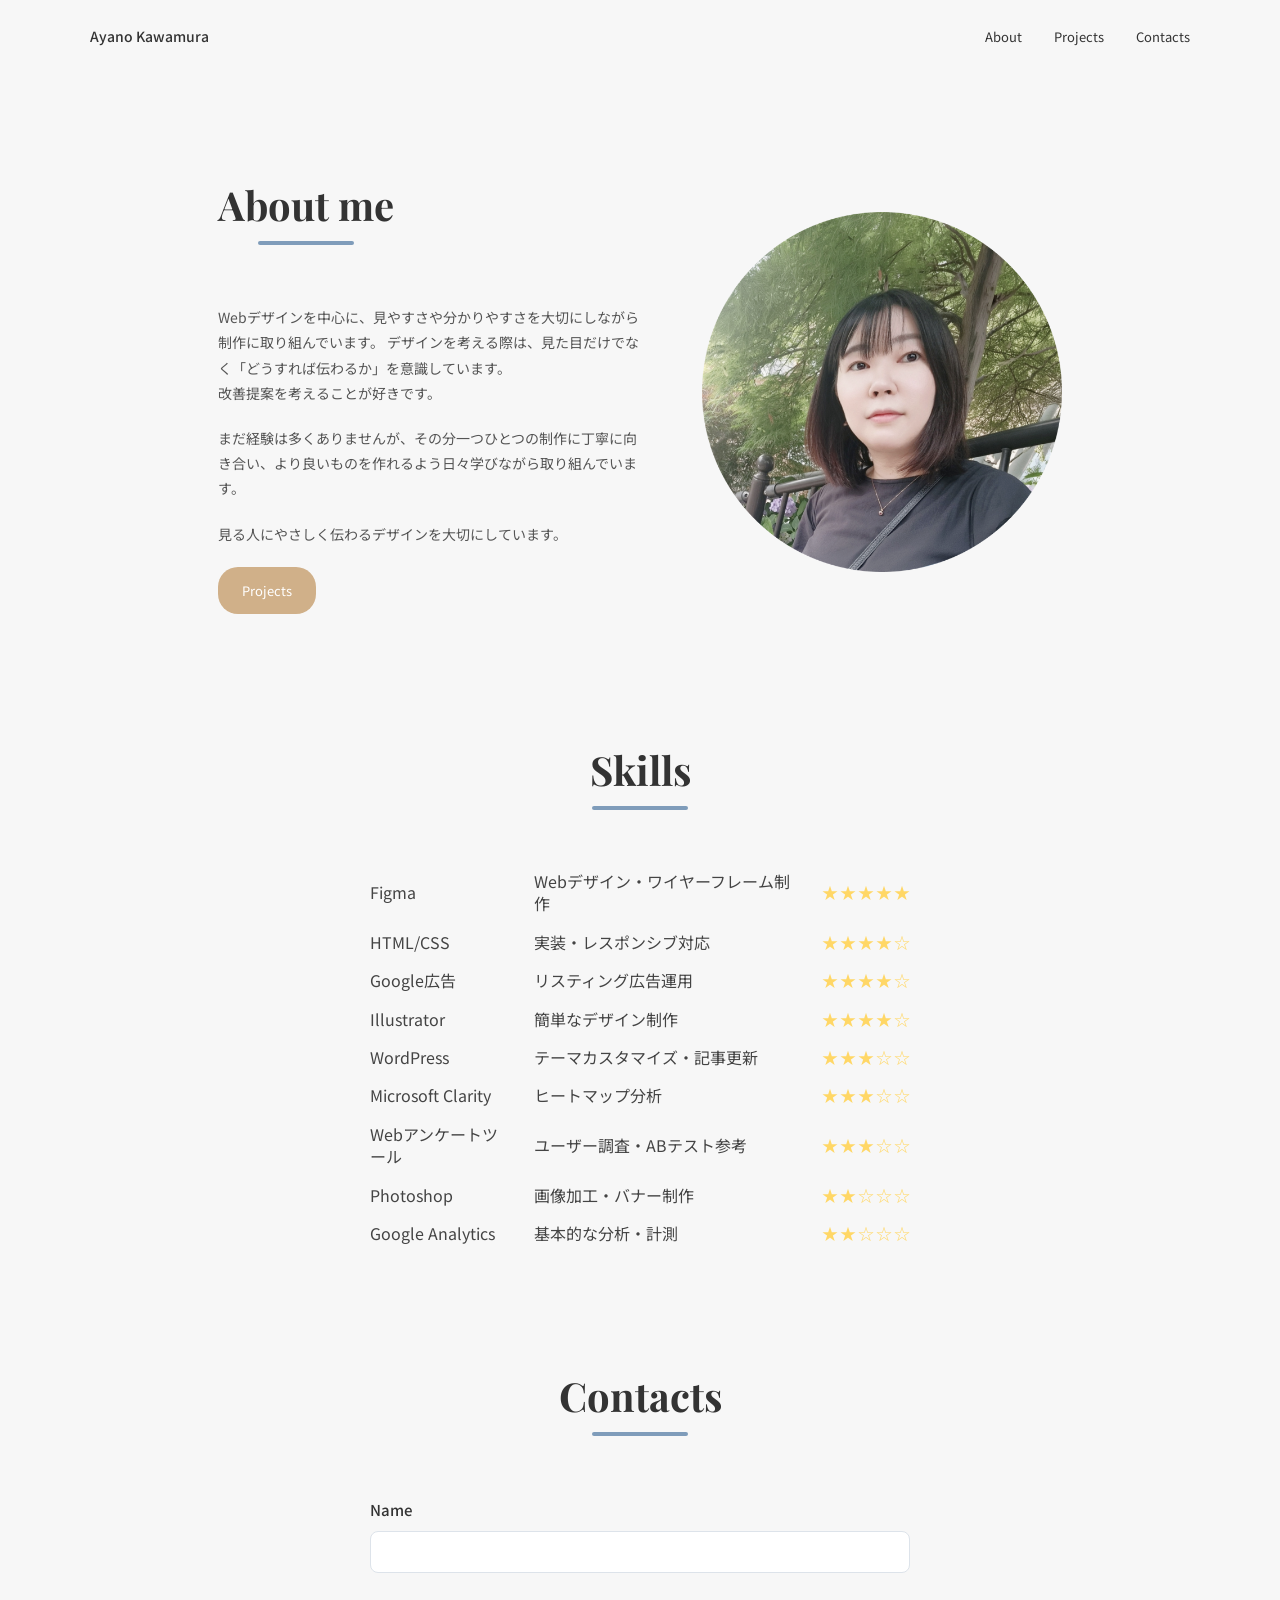
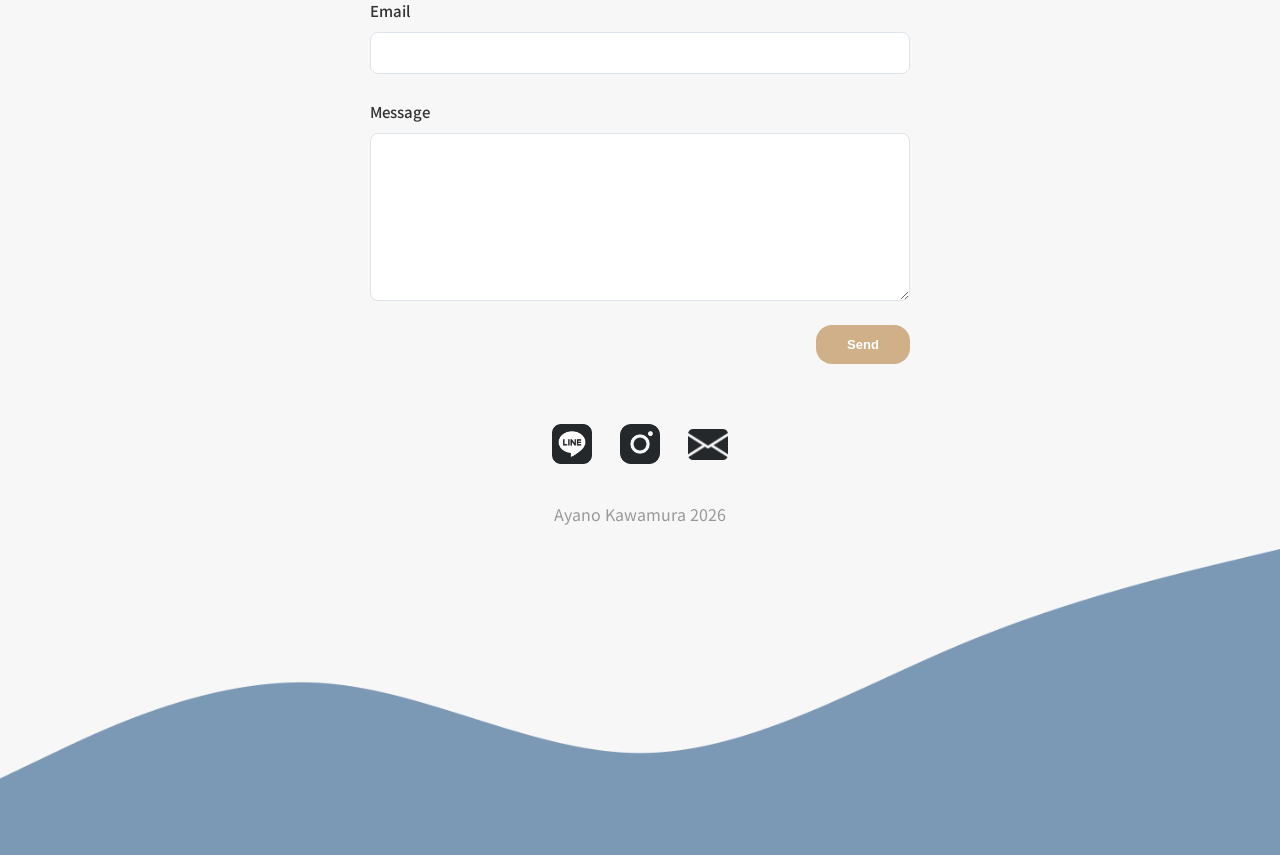
==== about.html @ 9360c69f "Add files via upload" ====
<!-- about.html -->
<!DOCTYPE html>
<html lang="ja">

<head>
    <meta charset="UTF-8">
    <meta name="viewport" content="width=device-width, initial-scale=1.0">
    <title>About | Ayano Kawamura Portfolio</title>
    <link rel="preconnect" href="https://fonts.googleapis.com">
    <link rel="preconnect" href="https://fonts.gstatic.com" crossorigin>
    <link
        href="https://fonts.googleapis.com/css2?family=Noto+Sans+JP:wght@300;400;500;700&family=Playfair+Display:wght@600;700&display=swap"
        rel="stylesheet">
    <link rel="stylesheet" href="style.css">
</head>

<body>

    <header class="header">
        <div class="container">
            <div class="header-inner">
                <h1 class="logo"><a href="index.html">Ayano Kawamura</a></h1>

                <nav class="nav">
                    <ul class="nav-list">
                        <li><a href="about.html">About</a></li>
                        <li><a href="index.html#projects">Projects</a></li>
                        <li><a href="about.html#contact">Contacts</a></li>
                    </ul>
                </nav>
            </div>
        </div>
    </header>

    <main>
        <section class="about section" id="about">
            <div class="container">

                <div class="about-inner">

                    <div class="about-text">
                        <h2 class="section-title left">About me</h2>

                        <p class="about-description">
                            Webデザインを中心に、見やすさや分かりやすさを大切にしながら制作に取り組んでいます。
                            デザインを考える際は、見た目だけでなく「どうすれば伝わるか」を意識しています。<br>
                            改善提案を考えることが好きです。
                        </p>
                        <p class="about-description">
                            まだ経験は多くありませんが、その分一つひとつの制作に丁寧に向き合い、より良いものを作れるよう日々学びながら取り組んでいます。
                        </p>
                        <p class="about-description">
                            見る人にやさしく伝わるデザインを大切にしています。
                        </p>

                        <a href="index.html#projects" class="button">Projects</a>
                    </div>

                    <div class="about-image">
                        <img src="image/profile_img.png" alt="Ayano Kawamura">
                    </div>

                </div>

                <div class="skills">

                    <h2 class="section-title">Skills</h2>

                    <ul class="skill-list">
                        <li><span>Figma</span><span>Webデザイン・ワイヤーフレーム制作</span><span>★★★★★</span></li>
                        <li><span>HTML/CSS</span><span>実装・レスポンシブ対応</span><span>★★★★☆</span></li>
                        <li><span>Google広告</span><span>リスティング広告運用</span><span>★★★★☆</span></li>
                        <li><span>Illustrator</span><span>簡単なデザイン制作</span><span>★★★★☆</span></li>
                        <li><span>WordPress</span><span>テーマカスタマイズ・記事更新</span><span>★★★☆☆</span></li>
                        <li><span>Microsoft Clarity</span><span>ヒートマップ分析</span><span>★★★☆☆</span></li>
                        <li><span>Webアンケートツール</span><span>ユーザー調査・ABテスト参考</span><span>★★★☆☆</span></li>
                        <li><span>Photoshop</span><span>画像加工・バナー制作</span><span>★★☆☆☆</span></li>
                        <li><span>Google Analytics</span><span>基本的な分析・計測</span><span>★★☆☆☆</span></li>
                    </ul>

                </div>

            </div>
        </section>

        <section class="contact section" id="contact">
            <div class="container">

                <h2 class="section-title">Contacts</h2>

                <form class="contact-form">

                    <label>
                        <span>Name</span>
                        <input type="text">
                    </label>
                    <label>
                        <span>Email</span>
                        <input type="email">
                    </label>
                    <label>
                        <span>Message</span>
                        <textarea></textarea>
                    </label>

                    <button type="submit" class="button">Send</button>

                </form>

                <ul class="contact-links" aria-label="SNS links">
                    <li><a href="#" aria-label="LINE"><img src="image/icon_LINE.png" alt=""></a></li>
                    <li><a href="#" aria-label="Instagram"><img src="image/icon_instagram.png" alt=""></a></li>
                    <li><a href="#" aria-label="Email"><img src="image/icon_mail.png" alt=""></a></li>
                </ul>

                <p class="copyright">Ayano Kawamura 2026</p>

            </div>
        </section>
    </main>

    <footer class="footer">
        <img src="image/footer.png" alt="" class="footer-wave">
    </footer>

</body>

</html>
---- style.css ----
* { margin: 0; padding: 0; box-sizing: border-box; }
body { font-family: 'Noto Sans JP', sans-serif; background: #f7f7f7; color: #333; line-height: 1.8; }
img { width: 100%; display: block; }
a { text-decoration: none; color: inherit; }
ul { list-style: none; }

.container { width: min(1100px, 90%); margin: 0 auto; }

.section { padding: 96px 0 20px; }

.header { position: relative; z-index: 10; width: 100%; margin: 0; padding: 24px 0; }
.home-header { position: absolute; top: 0; left: 0; }
.header-inner { position: relative; z-index: 2; display: flex; justify-content: space-between; align-items: center; }

.logo { font-size: 14px; font-weight: 500; }

.nav-list { display: flex; gap: 32px; font-size: 13px; }
.home-header .nav-list { color: #fff; }
.header-image-wrap { position: absolute; top: 0; right: 0; z-index: 1; width: clamp(420px, 46vw, 620px); height: 484px; margin: 0; overflow: hidden; }
.header-image { height: 100%; object-fit: contain; object-position: right top; }

.hero { position: relative; overflow: hidden; }
.hero .container { position: relative; z-index: 1; }
.hero-inner { display: flex; justify-content: space-between; align-items: center; min-height: 560px; gap: 80px; }
.hero-text { max-width: min(520px, 48vw); }
.hero-sub { color: #c4a16f; font-size: 12px; margin-bottom: 16px; }
.hero-title { font-family: 'Playfair Display', serif; font-size: 64px; line-height: 1.1; margin-bottom: 32px; }
.hero-description { font-size: 15px; color: #555; margin-bottom: 40px; }
.button { display: inline-flex; align-items: center; justify-content: center; padding: 12px 24px; background: #d0b089; color: #fff; border-radius: 20px; font-size: 13px; transition: .3s; }
.button:hover { opacity: .8; }

.section-title { font-family: 'Playfair Display', serif; font-size: 40px; text-align: center; margin-bottom: 60px; }
.section-title.left { text-align: left; }
.section-title::after { content: ""; display: block; width: 96px; height: 4px; margin: 0 auto; background: #7f9cba; border-radius: 999px; }

.projects .container { width: min(540px, 90%); }
.project-list { display: grid; grid-template-columns: repeat(2, minmax(0, 1fr)); gap: 48px 32px; }
.project-card { display: flex; flex-direction: column; height: 350px; background: #fff; border-radius: 20px; overflow: hidden; box-shadow: 0 10px 30px rgba(0,0,0,.04); transition: .3s; }
.project-card:hover { transform: translateY(-4px); box-shadow: 0 14px 36px rgba(0,0,0,.08); }
.project-image { order: 3; flex-shrink: 0; width: 100%; height: 220px; margin-top: auto; background: #f1f3f5; }
.project-image img { height: 100%; object-fit: cover; object-position: top center; }
.project-content { display: contents; }
.project-title { order: 1; width: 100%; min-height: 75px; padding: 24px 20px 0; font-size: 18px; line-height: 1.4; margin-bottom: 6px; text-align: center; color: #46729F;}
.project-text { order: 3; width: 100%; padding: 32px 32px 0; font-size: 14px; color: #666; margin-bottom: 24px; }
.project-category { order: 2; width: 100%; padding: 0 20px; color: #89a9cf; font-size: 13px; margin-bottom: 20px; text-align: center; }

.button-outline { order: 5; display: inline-flex; align-items: center; justify-content: center; align-self: flex-start; margin: 0 32px 32px; padding: 10px 20px; border: 1px solid #d0b089; color: #d0b089; border-radius: 20px; font-size: 12px; transition: .3s; }
.button-outline:hover { background: #d0b089; color: #fff; }

.project-detail .container { width: min(540px, 90%); }
.project-detail-header { margin-bottom: 40px; text-align: center; }
.project-detail-title { font-size: 36px; line-height: 1.3; margin-bottom: 16px; color: #46729F; }
.project-detail-category { color: #89a9cf; font-size: 14px; }
.project-detail-image { margin-bottom: 40px; overflow: hidden; border-radius: 20px; background: #f1f3f5; box-shadow: 0 10px 30px rgba(0,0,0,.04); }
.project-detail-image img { width: 100%; height: auto; }
.project-detail-image-stack { display: flex; flex-direction: column; gap: 24px; }
.project-detail-image-stack img { border-radius: 12px; }
.project-detail-body { display: flex; flex-direction: column; gap: 32px; }
.project-detail-block h3 { margin-bottom: 12px; color: #46729F; font-size: 18px; }
.project-detail-block p { color: #555; font-size: 15px; }
.project-detail-actions { display: flex; gap: 16px; flex-wrap: wrap; margin-top: 8px; }
.project-detail-actions .button-outline { order: initial; align-self: auto; margin: 0; }

.about .container { width: min(920px, 90%); }
.about-inner { display: flex; justify-content: center; align-items: center; gap: 54px; margin-bottom: 120px; }
.about-text { flex: 0 1 430px; }
.about .section-title { margin-bottom: 60px; }
.about .section-title.left { display: inline-block; }
.about-description { margin-bottom: 20px; color: #555; font-size: 14px; }
.about-image { width: 360px; flex: 0 0 360px; }

.skills { max-width: 540px; margin: 0 auto; }
.skills .section-title { position: relative; margin-bottom: 60px; }
.skill-list { display: flex; flex-direction: column; gap: 16px; }
.skill-list li { display: grid; grid-template-columns: 140px 1fr 88px; align-items: center; gap: 24px; color: #444; font-size: 16px; line-height: 1.4; }
.skill-list li span:last-child { color: #ffd766; letter-spacing: 2px; white-space: nowrap; }

.contact .section-title { margin-bottom: 60px; }
.contact-form { max-width: 540px; margin: 0 auto; display: flex; flex-direction: column; gap: 24px; }
.contact-form label { display: flex; flex-direction: column; gap: 8px; color: #333; font-size: 15px; font-weight: 500; }
.contact-form input, .contact-form textarea { width: 100%; padding: 12px 14px; border: 1px solid #dde3ea; background: #fff; border-radius: 8px; font: inherit; font-size: 14px; }
.contact-form input { height: 42px; }
.contact-form textarea { min-height: 168px; resize: vertical; }
.contact-form .button { align-self: flex-end; min-width: 94px; border: 0; border-radius: 16px; font-weight: 700; cursor: pointer; }
.contact-links { display: flex; justify-content: center; align-items: center; gap: 28px; margin-top: 60px; }
.contact-links a { display: inline-flex; align-items: center; justify-content: center; width: 40px; height: 40px; }
.contact-links img { width: 100%; height: 100%; object-fit: contain; }
.copyright { margin-top: 28px; color: #999; font-size: 16px; text-align: center; }

.footer { position: relative; aspect-ratio: 1440 / 344; overflow: hidden; }
.footer-wave { width: 100%; height: 100%; object-fit: contain; object-position: bottom center; }

@media screen and (max-width: 768px) {
.home-header { position: relative; min-height: 360px; padding-bottom: 0; }
.home-header .nav-list { color: #fff; }
.home-header .header-image-wrap { position: absolute; top: 0; right: 0; width: min(86vw, 420px); height: auto; margin: 0; }
.header-image { height: auto; object-fit: contain; }
.hero { padding-top: 32px; }
.hero-inner, .project-card { flex-direction: column; }
.about-inner { flex-direction: column; gap: 24px; }
.hero-inner { min-height: 0; }
.hero-text { max-width: 100%; }
.hero-title { font-size: clamp(40px, 11vw, 48px); }
.about-image, .project-image, .project-content { width: 100%; }
.about-text { display: contents; }
.about .section-title { order: 1; width: 100%; }
.about-image { order: 2; }
.about-description { order: 3; width: 100%; }
.about-text .button { order: 4; align-self: flex-start; }

.project-list { grid-template-columns: 1fr; }
.project-card { height: auto; }
.project-title { order: 1; width: 100%; min-height: 0; padding: 32px 32px 0; margin-bottom: 24px; font-size: 24px; text-align: center;}
.project-image { order: 3; min-height: 0; height: 260px; }
.project-image img { height: 100%; }
.project-text { order: 3; width: 100%; padding: 32px 32px 0; margin-bottom: 24px; }
.project-category { order: 2; width: 100%; padding: 0 32px; margin-bottom: 24px; }
.project-card .button-outline { order: 4; align-self: flex-start; margin: 0 32px 32px; }

.about .section-title {display: block; text-align: center;}
.about-description {margin-bottom: 0;}

.skill-list { gap: 20px; }
.skill-list li { grid-template-columns: 1fr; gap: 6px; text-align: center; }
.skill-list li span:first-child { font-size: 18px; font-weight: 500; }
.skill-list li span:nth-child(2) { font-size: 14px; }
.skill-list li span:last-child { font-size: 18px; letter-spacing: 1px; }
.contact .section-title { margin-bottom: 60px; }
.contact-form { max-width: 100%; }
.contact-links { gap: 18px; margin-top: 48px; }

.section { padding: 80px 0; }
}
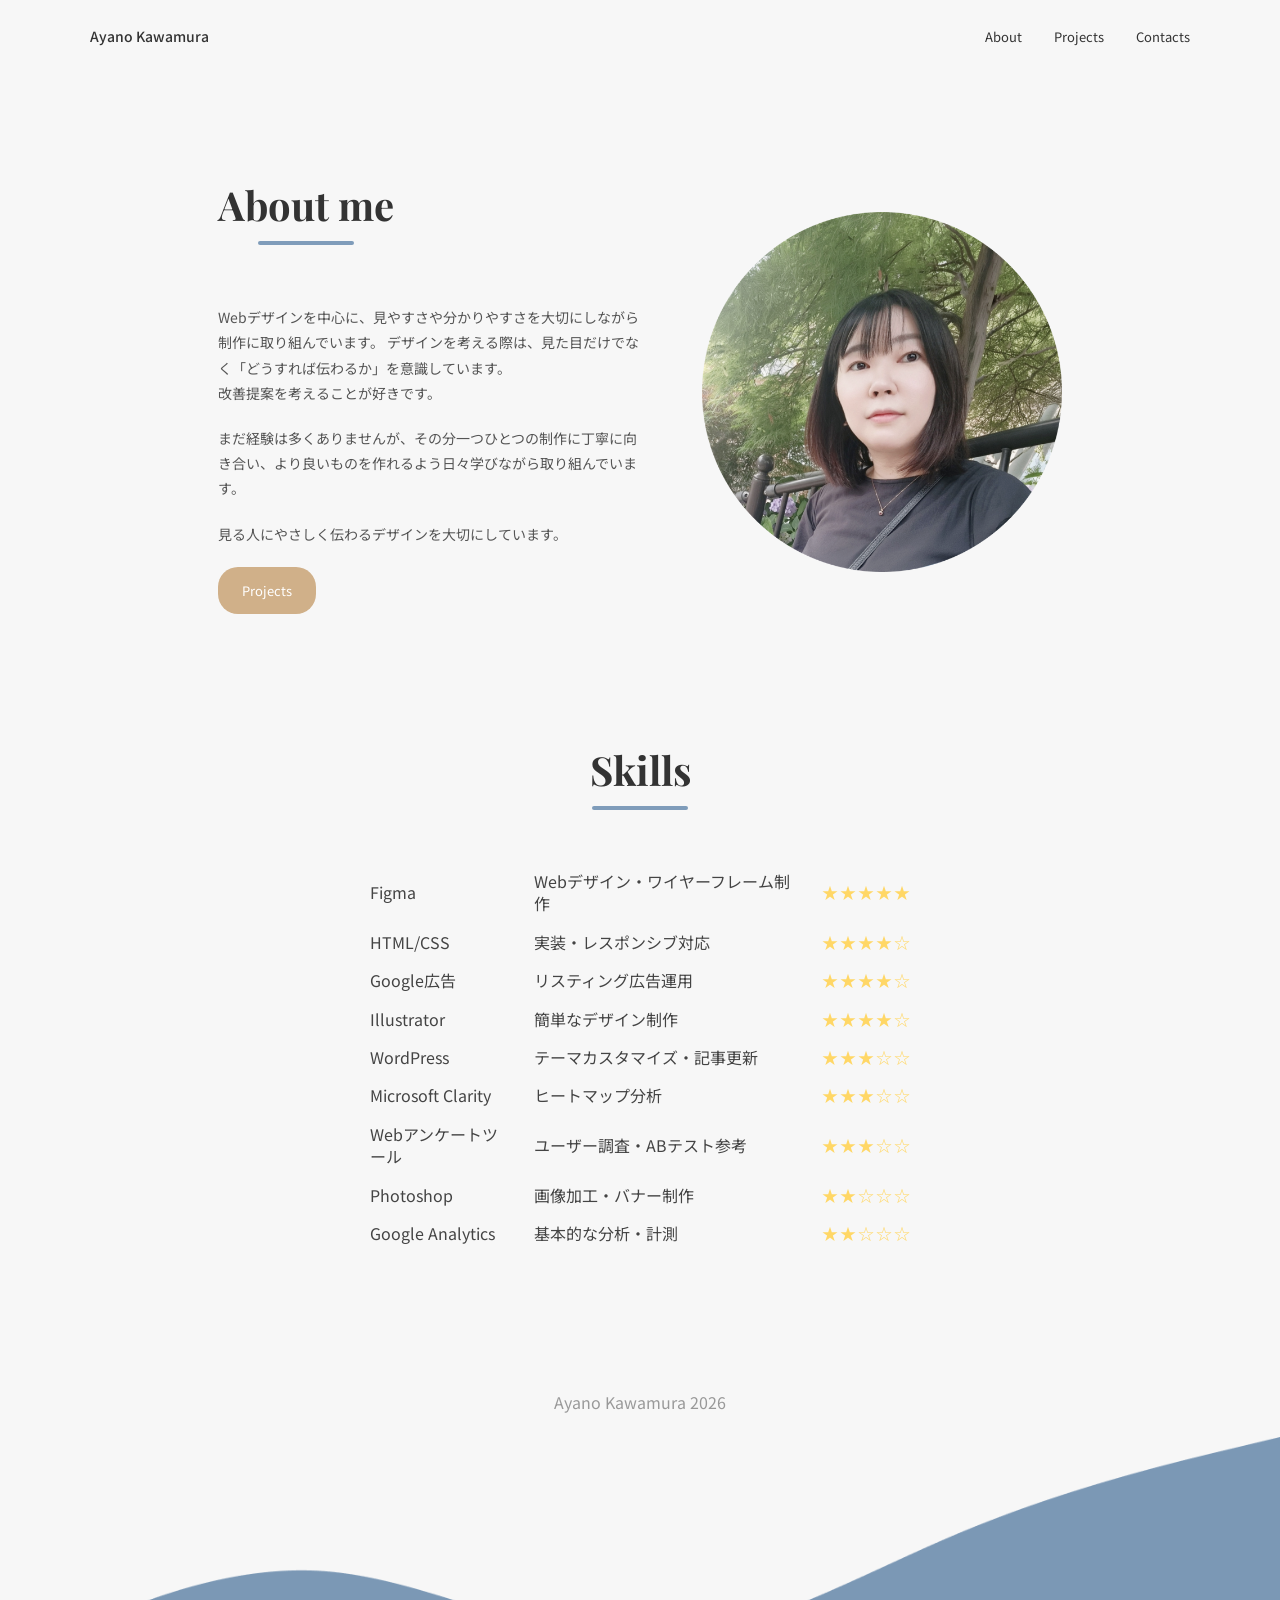
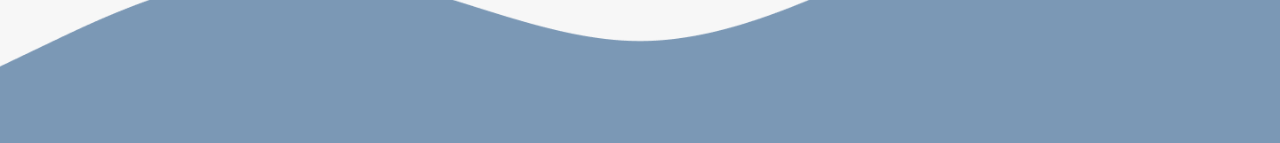
==== commit f8af7d54: "Hide contact section" ====
--- a/about.html
+++ b/about.html
@@ -86,7 +86,7 @@
         <section class="contact section" id="contact">
             <div class="container">
 
-                <h2 class="section-title">Contacts</h2>
+                <!-- <h2 class="section-title">Contacts</h2> 
 
                 <form class="contact-form">
 
@@ -111,7 +111,7 @@
                     <li><a href="#" aria-label="LINE"><img src="image/icon_LINE.png" alt=""></a></li>
                     <li><a href="#" aria-label="Instagram"><img src="image/icon_instagram.png" alt=""></a></li>
                     <li><a href="#" aria-label="Email"><img src="image/icon_mail.png" alt=""></a></li>
-                </ul>
+                </ul>-->
 
                 <p class="copyright">Ayano Kawamura 2026</p>
 
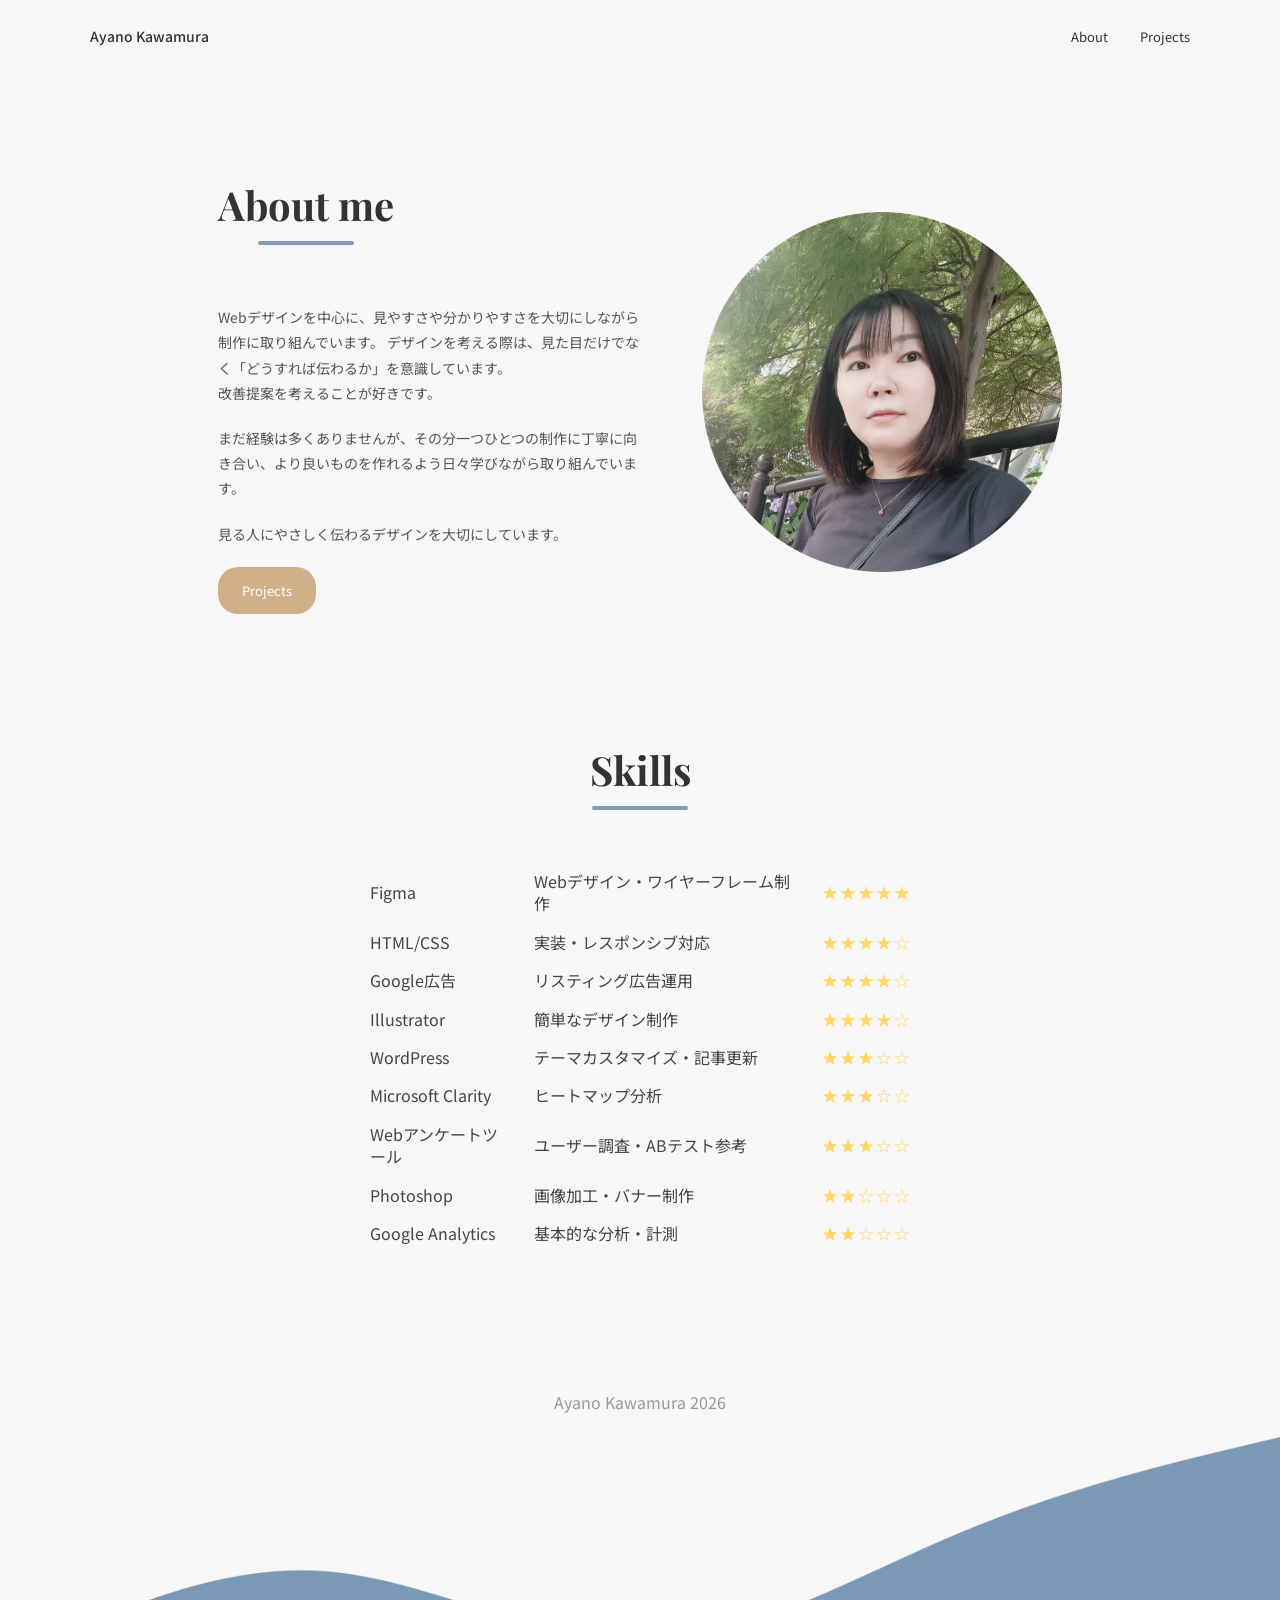
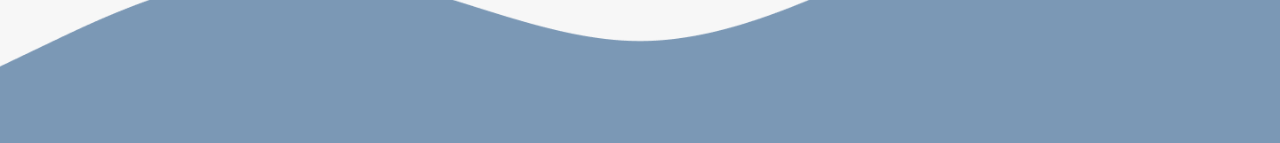
==== commit a340f154: "Hide contact nav links" ====
--- a/about.html
+++ b/about.html
@@ -25,7 +25,7 @@
                     <ul class="nav-list">
                         <li><a href="about.html">About</a></li>
                         <li><a href="index.html#projects">Projects</a></li>
-                        <li><a href="about.html#contact">Contacts</a></li>
+                        <!-- <li><a href="about.html#contact">Contacts</a></li> -->
                     </ul>
                 </nav>
             </div>
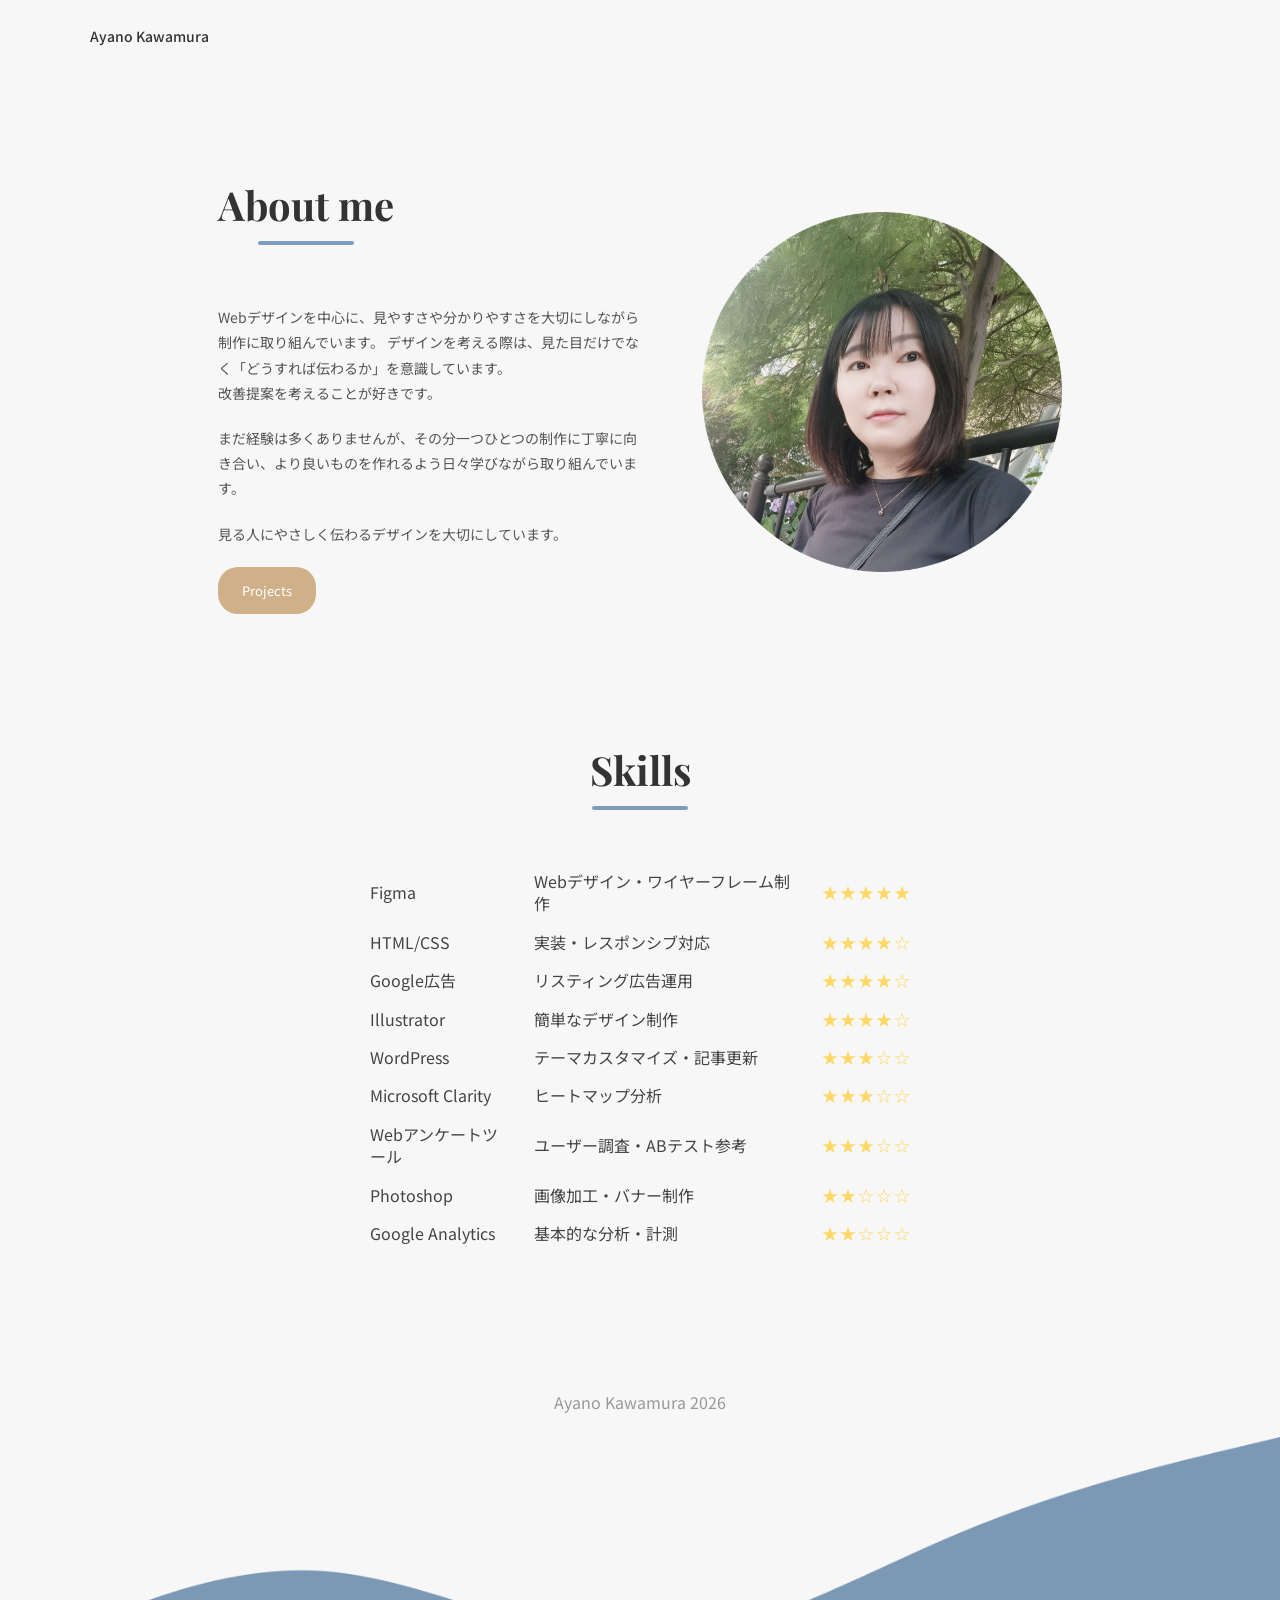
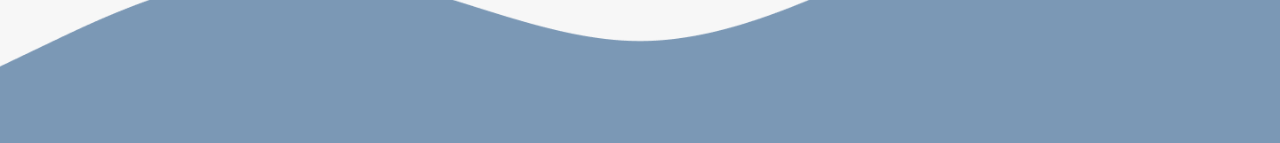
==== commit f34d294e: "Move About link beside Projects button" ====
--- a/about.html
+++ b/about.html
@@ -21,13 +21,6 @@
             <div class="header-inner">
                 <h1 class="logo"><a href="index.html">Ayano Kawamura</a></h1>
 
-                <nav class="nav">
-                    <ul class="nav-list">
-                        <li><a href="about.html">About</a></li>
-                        <li><a href="index.html#projects">Projects</a></li>
-                        <!-- <li><a href="about.html#contact">Contacts</a></li> -->
-                    </ul>
-                </nav>
             </div>
         </div>
     </header>
--- a/style.css
+++ b/style.css
@@ -26,7 +26,9 @@
 .hero-sub { color: #c4a16f; font-size: 12px; margin-bottom: 16px; }
 .hero-title { font-family: 'Playfair Display', serif; font-size: 64px; line-height: 1.1; margin-bottom: 32px; }
 .hero-description { font-size: 15px; color: #555; margin-bottom: 40px; }
+.hero-actions { display: flex; align-items: center; gap: 16px; flex-wrap: wrap; }
 .button { display: inline-flex; align-items: center; justify-content: center; padding: 12px 24px; background: #d0b089; color: #fff; border-radius: 20px; font-size: 13px; transition: .3s; }
+.button-secondary { background: transparent; border: 1px solid #d0b089; color: #d0b089; }
 .button:hover { opacity: .8; }
 
 .section-title { font-family: 'Playfair Display', serif; font-size: 40px; text-align: center; margin-bottom: 60px; }
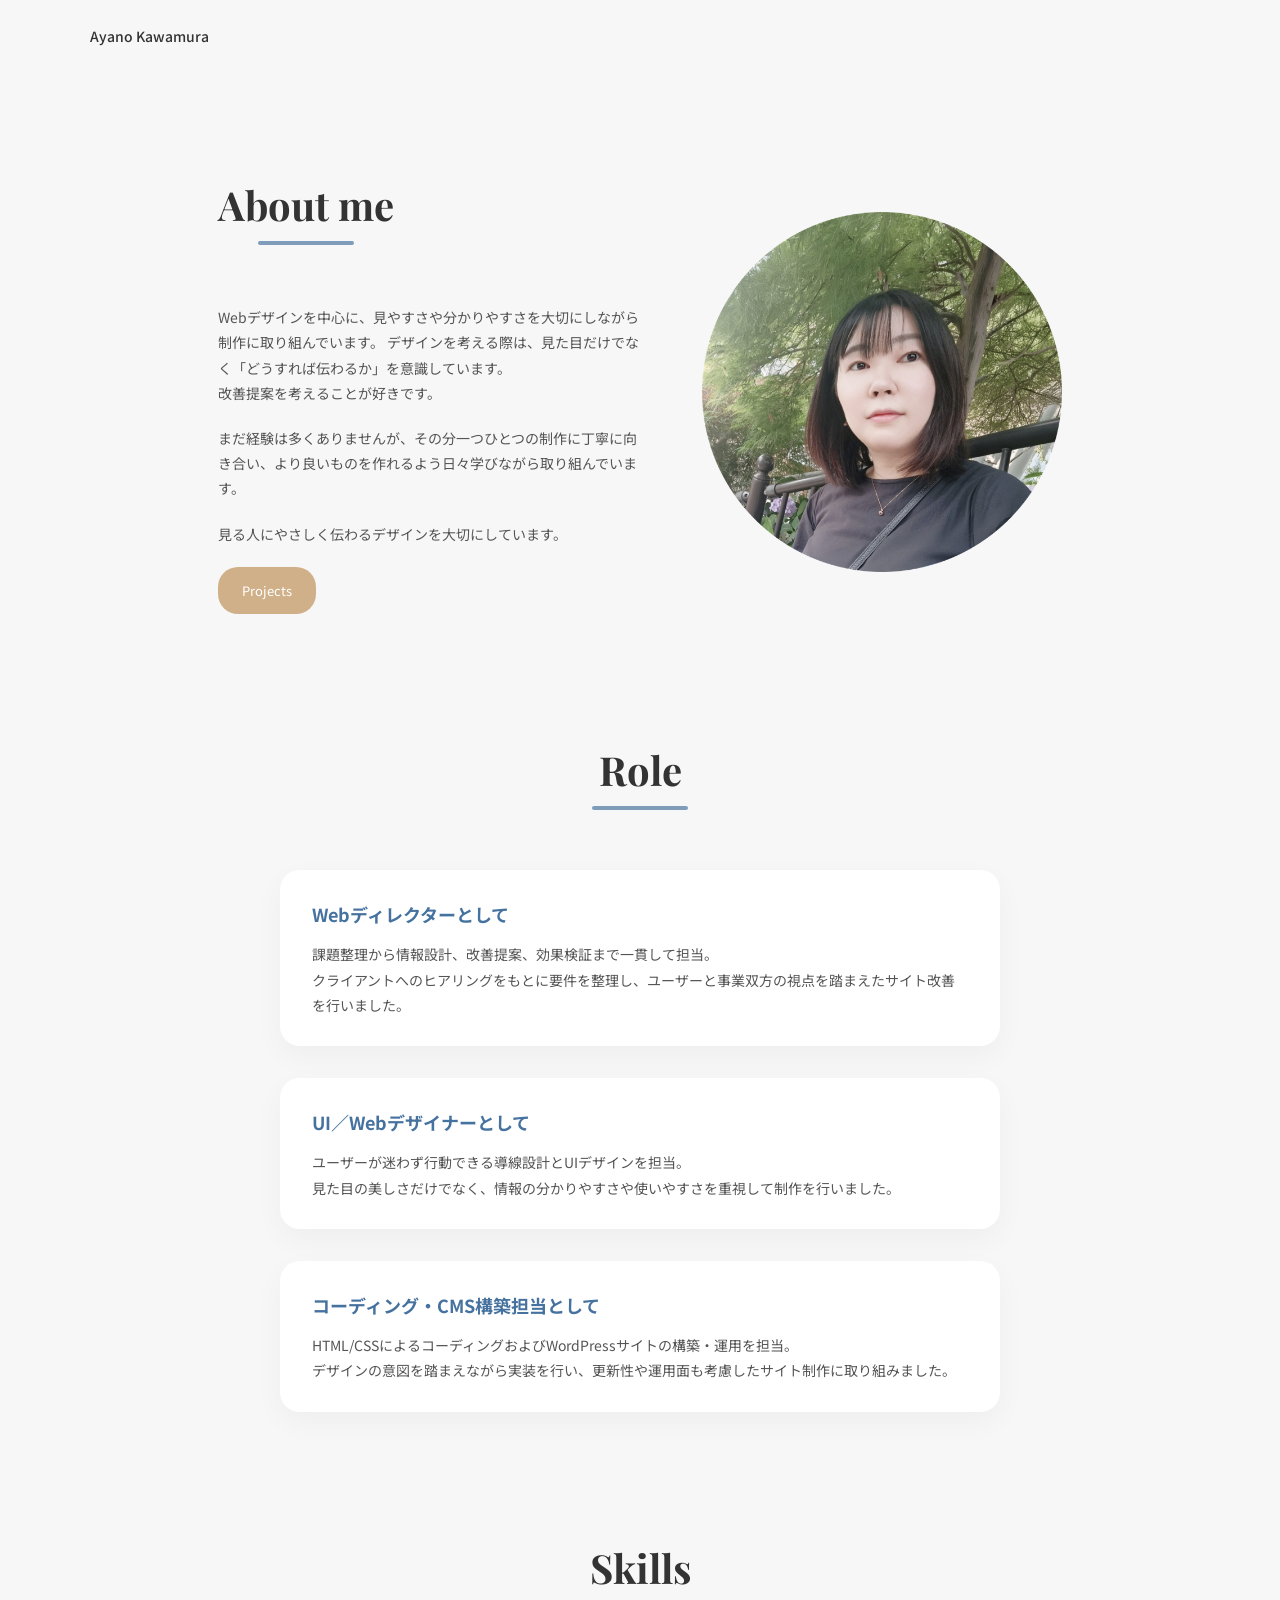
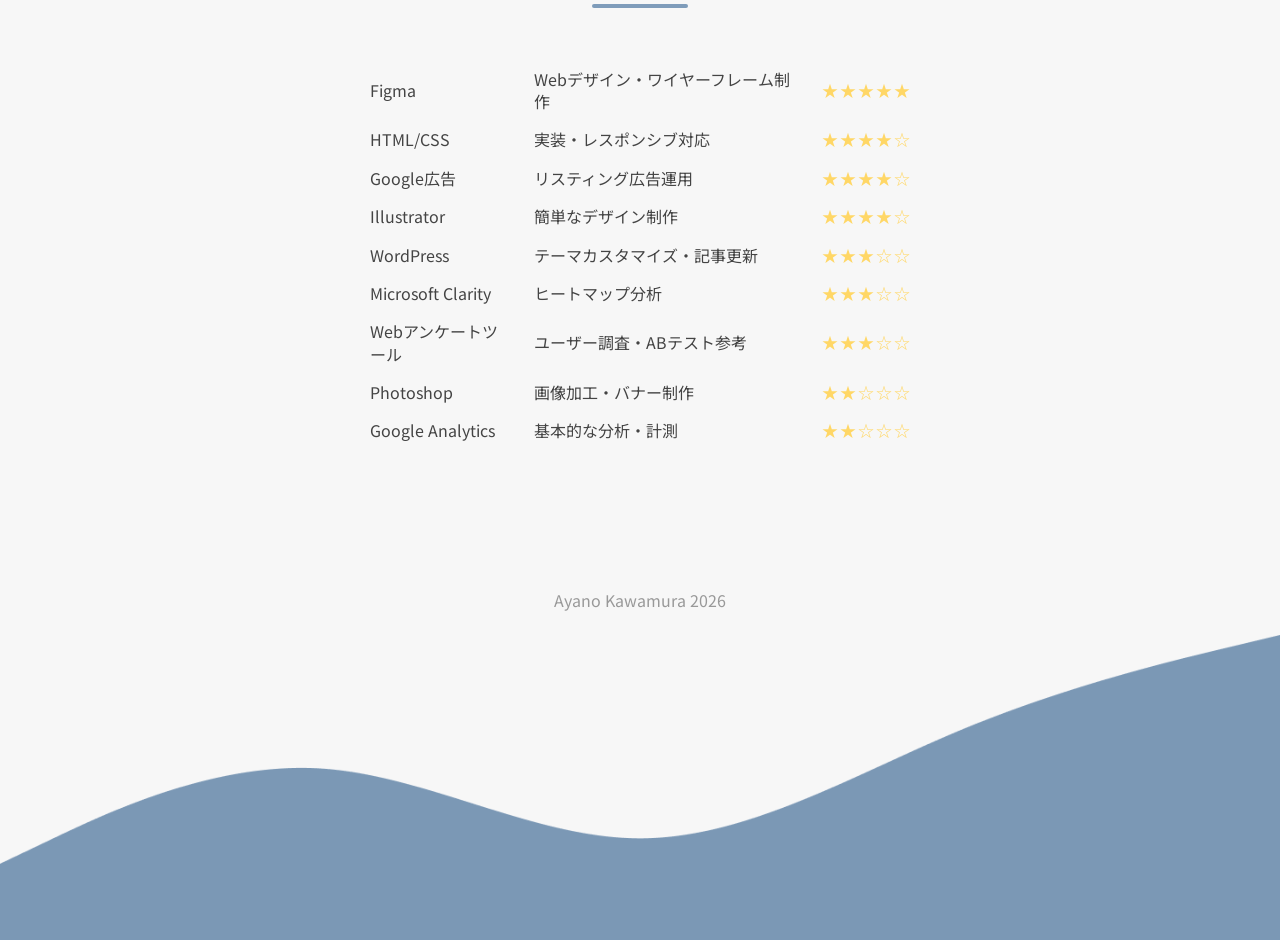
==== commit a7f22ca4: "Add role section to About page" ====
--- a/about.html
+++ b/about.html
@@ -54,6 +54,27 @@
                     </div>
 
                 </div>
+
+                <section class="roles" aria-labelledby="roles-title">
+                    <h2 class="section-title" id="roles-title">Role</h2>
+
+                    <div class="role-list">
+                        <article class="role-item">
+                            <h3>Webディレクターとして</h3>
+                            <p>課題整理から情報設計、改善提案、効果検証まで一貫して担当。<br>クライアントへのヒアリングをもとに要件を整理し、ユーザーと事業双方の視点を踏まえたサイト改善を行いました。</p>
+                        </article>
+
+                        <article class="role-item">
+                            <h3>UI／Webデザイナーとして</h3>
+                            <p>ユーザーが迷わず行動できる導線設計とUIデザインを担当。<br>見た目の美しさだけでなく、情報の分かりやすさや使いやすさを重視して制作を行いました。</p>
+                        </article>
+
+                        <article class="role-item">
+                            <h3>コーディング・CMS構築担当として</h3>
+                            <p>HTML/CSSによるコーディングおよびWordPressサイトの構築・運用を担当。<br>デザインの意図を踏まえながら実装を行い、更新性や運用面も考慮したサイト制作に取り組みました。</p>
+                        </article>
+                    </div>
+                </section>
 
                 <div class="skills">
 
--- a/style.css
+++ b/style.css
@@ -28,7 +28,6 @@
 .hero-description { font-size: 15px; color: #555; margin-bottom: 40px; }
 .hero-actions { display: flex; align-items: center; gap: 16px; flex-wrap: wrap; }
 .button { display: inline-flex; align-items: center; justify-content: center; padding: 12px 24px; background: #d0b089; color: #fff; border-radius: 20px; font-size: 13px; transition: .3s; }
-.button-secondary { background: transparent; border: 1px solid #d0b089; color: #d0b089; }
 .button:hover { opacity: .8; }
 
 .section-title { font-family: 'Playfair Display', serif; font-size: 40px; text-align: center; margin-bottom: 60px; }
@@ -70,6 +69,13 @@
 .about .section-title.left { display: inline-block; }
 .about-description { margin-bottom: 20px; color: #555; font-size: 14px; }
 .about-image { width: 360px; flex: 0 0 360px; }
+
+.roles { max-width: 720px; margin: 0 auto 120px; }
+.roles .section-title { margin-bottom: 60px; }
+.role-list { display: flex; flex-direction: column; gap: 32px; }
+.role-item { padding: 28px 32px; background: #fff; border-radius: 20px; box-shadow: 0 10px 30px rgba(0,0,0,.04); }
+.role-item h3 { margin-bottom: 12px; color: #46729F; font-size: 18px; }
+.role-item p { color: #555; font-size: 14px; }
 
 .skills { max-width: 540px; margin: 0 auto; }
 .skills .section-title { position: relative; margin-bottom: 60px; }
@@ -121,6 +127,9 @@
 
 .about .section-title {display: block; text-align: center;}
 .about-description {margin-bottom: 0;}
+.roles { margin-bottom: 80px; }
+.role-list { gap: 20px; }
+.role-item { padding: 24px; }
 
 .skill-list { gap: 20px; }
 .skill-list li { grid-template-columns: 1fr; gap: 6px; text-align: center; }
